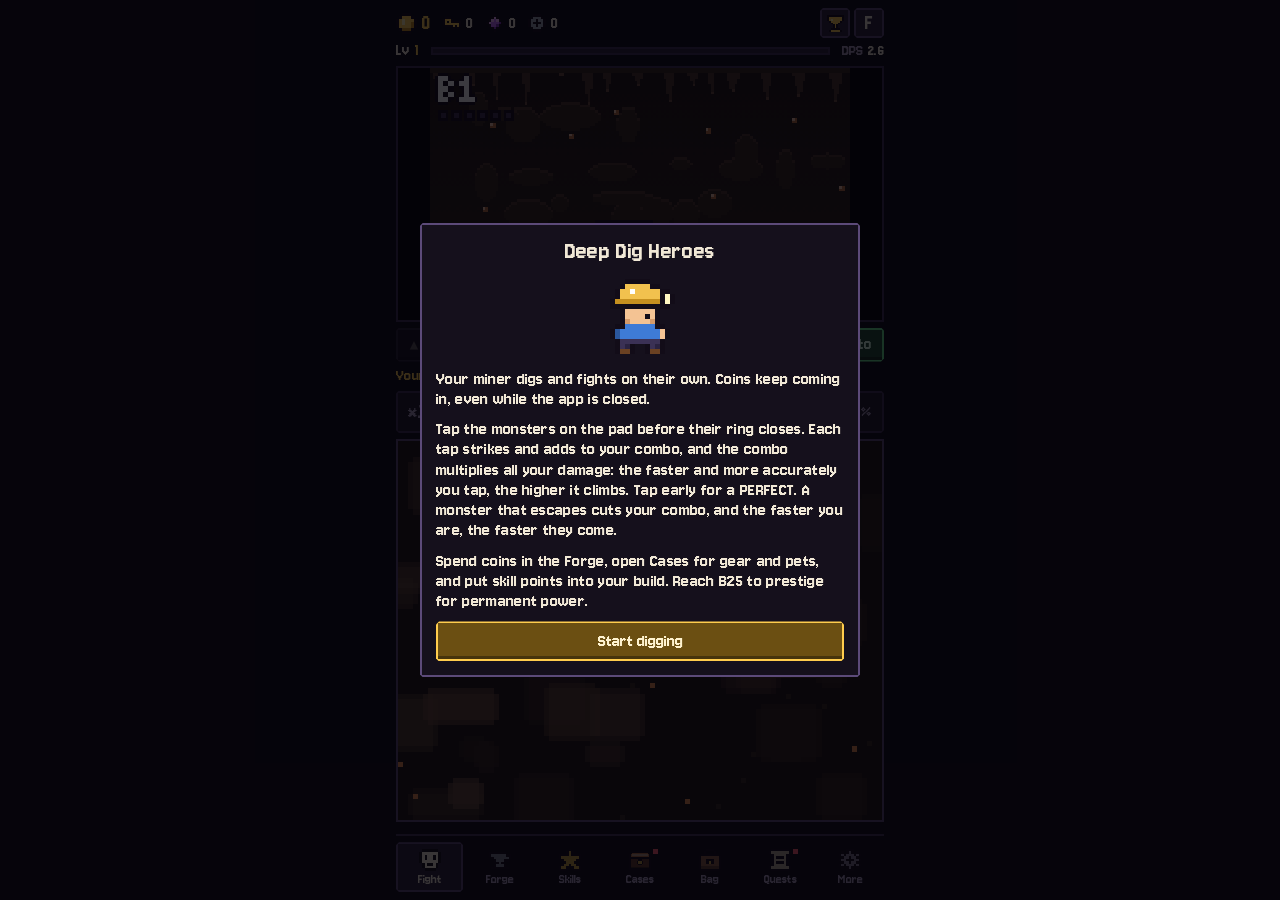
==== index.html @ c80e69a2 "v1.11.6: keep the mine HUD visible in the cropped view On cropped tabs the overlay (floor, kill pips" ====
<!doctype html>
<html lang="en">
<head>
<meta charset="utf-8">
<meta name="viewport" content="width=device-width,initial-scale=1,viewport-fit=cover,user-scalable=no">
<meta name="theme-color" content="#0d0a12">
<meta name="apple-mobile-web-app-capable" content="yes">
<meta name="mobile-web-app-capable" content="yes">
<meta name="apple-mobile-web-app-status-bar-style" content="black-translucent">
<meta name="apple-mobile-web-app-title" content="Deep Dig">
<meta name="description" content="Pixel-art mining idle game where tapping monsters powers your strikes. Works offline.">
<link rel="manifest" href="manifest.json">
<link rel="icon" type="image/png" sizes="192x192" href="icons/icon-192.png">
<link rel="apple-touch-icon" href="icons/apple-touch-icon.png">
<title>Deep Dig Heroes</title>
<link rel="stylesheet" href="style.css?v=1.11.6">
<script>
  // Safety net: if an update ever arrives half-loaded and the game can't start, offer a one-tap
  // repair instead of a black screen. It clears the offline copy only; the save is untouched.
  setTimeout(function () {
    if (window.DDH_BOOTED) return;
    var d = document.createElement('div');
    d.setAttribute('style', 'position:fixed;inset:auto 16px 40% 16px;z-index:99;padding:16px;background:#1b1426;border:2px solid #ffcc4d;color:#f2e9d8;font:18px sans-serif;text-align:center');
    d.innerHTML = '<p style="margin:0 0 10px">The game update did not finish loading.</p>' +
      '<button style="font:inherit;padding:10px 16px;background:#ffcc4d;color:#1b1426;border:0">Repair and reload</button>' +
      '<p style="margin:10px 0 0;font-size:14px;opacity:.75">Your progress is safe.</p>';
    d.querySelector('button').onclick = function () {
      var go = function () { location.reload(); };
      var clear = window.caches ? caches.keys().then(function (ks) { return Promise.all(ks.map(function (k) { return caches.delete(k); })); }) : Promise.resolve();
      clear.then(function () {
        return navigator.serviceWorker ? navigator.serviceWorker.getRegistrations().then(function (rs) { return Promise.all(rs.map(function (r) { return r.unregister(); })); }) : 0;
      }).then(go, go);
    };
    document.body.appendChild(d);
  }, 6000);
</script>
</head>
<body>
<div id="app">
  <header id="hud">
    <div class="hud-top">
      <div class="hud-row">
        <div class="res coins"><img class="ic" data-icon="coin" alt="Coins"><b id="hCoins">0</b></div>
        <div class="res"><img class="ic" data-icon="key" alt="Keys"><b id="hKeys">0</b></div>
        <div class="res"><img class="ic" data-icon="core" alt="Cores"><b id="hCores">0</b></div>
        <div class="res"><img class="ic" data-icon="scrap" alt="Scrap"><b id="hScrap">0</b></div>
      </div>
      <span class="hudbtns">
        <button id="lbBtn" class="hudbtn" data-lb="open" aria-label="Leaderboard"><img class="ic" data-icon="trophy" alt=""></button>
        <button id="fbBtn" class="hudbtn" data-fb="open" aria-label="Feedback"><span>F</span><i class="dot"></i></button>
      </span>
    </div>
    <div class="hud-row">
      <span class="lvl">Lv <b id="hLvl">1</b></span>
      <div class="xpbar" title="XP to next level"><i id="hXp"></i></div>
      <span class="dps">DPS <b id="hDps">0</b></span>
    </div>
  </header>

  <div id="stage">
    <canvas id="cv" width="320" height="192" aria-label="Your miner fighting in the mine"></canvas>
  </div>

  <div id="floorbar">
    <button id="fUp" class="fbtn" aria-label="Go up one floor">▲</button>
    <div class="finfo"><b id="fName">B1</b><span id="fBiome">Topsoil</span></div>
    <button id="fDown" class="fbtn" aria-label="Go down one floor">▼</button>
    <button id="fAuto" class="chip on" aria-pressed="true">Auto</button>
    <button id="fFight" class="chip hot" hidden>Fight<span class="xs-hide"> boss</span></button>
    <button id="fBoss" class="chip hot" hidden>Retry<span class="xs-hide"> boss</span></button>
    <button id="fPrestige" class="chip glow" hidden>Prestige</button>
  </div>

  <main id="panel">
    <section id="tab-fight" class="tab">
      <div id="ticker" class="ticker" aria-live="polite"></div>
      <div id="combocard" class="card mathcard">
        <div class="mathmeta">
          <span id="cMult" class="mult zero">×1.00</span>
          <div class="streakbar" title="Combo"><i id="cFill"></i></div>
          <span id="cStreak" class="num">0/20</span>
          <span id="cShield" class="shield" hidden></span>
          <span id="cFresh" class="shield fresh" hidden></span>
          <span id="cRush" class="shield rush" hidden></span>
          <span id="cPace" class="num pace" title="Tap pad pace: it adjusts to you">Pace 0%</span>
        </div>
      </div>
      <div id="tappad" class="tappad" aria-label="Tap the monsters before their ring closes"></div>
      <div id="arena" class="arena"></div>
    </section>
    <section id="tab-forge" class="tab" hidden></section>
    <section id="tab-skills" class="tab" hidden></section>
    <section id="tab-cases" class="tab" hidden></section>
    <section id="tab-bag" class="tab" hidden></section>
    <section id="tab-quests" class="tab" hidden></section>
    <section id="tab-more" class="tab" hidden></section>
  </main>

  <nav id="tabs" aria-label="Game sections">
    <button data-tab="fight" class="on"><img data-icon="skull" alt=""><span>Fight</span><i class="dot"></i></button>
    <button data-tab="forge"><img data-icon="anvil" alt=""><span>Forge</span><i class="dot"></i></button>
    <button data-tab="skills"><img data-icon="star" alt=""><span>Skills</span><i class="dot"></i></button>
    <button data-tab="cases"><img data-icon="chest" alt=""><span>Cases</span><i class="dot"></i></button>
    <button data-tab="bag"><img data-icon="bag" alt=""><span>Bag</span><i class="dot"></i></button>
    <button data-tab="quests"><img data-icon="scroll" alt=""><span>Quests</span><i class="dot"></i></button>
    <button data-tab="more"><img data-icon="cog" alt=""><span>More</span><i class="dot"></i></button>
  </nav>
</div>

<div id="toasts" aria-live="polite"></div>
<div id="modal" hidden><div class="sheet" role="dialog" aria-modal="true"></div></div>

<script src="js/version.js?v=1.11.6"></script>
<script src="js/util.js?v=1.11.6"></script>
<script src="js/data.js?v=1.11.6"></script>
<script src="js/sprites.js?v=1.11.6"></script>
<script src="js/engine.js?v=1.11.6"></script>
<script src="js/backup.js?v=1.11.6"></script>
<script src="js/audio.js?v=1.11.6"></script>
<script src="js/render.js?v=1.11.6"></script>
<script src="js/ui.js?v=1.11.6"></script>
<script src="js/minigames.js?v=1.11.6"></script>
<script src="js/feedback.js?v=1.11.6"></script>
<script src="js/leaderboard.js?v=1.11.6"></script>
<script src="js/telemetry.js?v=1.11.6"></script>
<script src="js/tappad.js?v=1.11.6"></script>
<script src="js/main.js?v=1.11.6"></script>
</body>
</html>
---- style.css ----
/* Jersey 10: SIL Open Font License 1.1, see fonts/OFL.txt */
@font-face {
  font-family: "Jersey 10";
  src: url("fonts/Jersey10-latin.woff2") format("woff2");
  font-display: swap;
  size-adjust: 128%;
}

:root {
  /* Layout: one phone-height column. HUD, pixel stage, floor bar, active panel, tab bar. */
  --ink: #0d0a12;
  --bg: #15101c;
  --panel: #1e1828;
  --raise: #2a2138;
  --line: #3e3152;
  --line-hi: #5c4a79;
  --fg: #f1e8d6;
  --dim: #a99cbb;
  --gold: #ffcc4d;
  --gold-deep: #6b4f12;
  --good: #63e28a;
  --bad: #ff5d6c;
  --info: #62c9ff;
  --r0: #a7adbb;
  --r1: #4aa8ff;
  --r2: #b76dff;
  --r3: #ffb52e;
  --r4: #ff4d6d;
  --r5: #2ff0c4;
  --r6: #fff4a8;
  --r7: #7fd4ff;
  --r8: #ff6bd6;
  --r9: #9b6bff;
  --r10: #ffffff;
  --g7: #7fd4ff, #ffffff, #b8a6ff, #7fd4ff;
  --g8: #ff6bd6, #7f6bff, #3be8ff, #ff6bd6;
  --g9: #ffd27a, #9b6bff, #5a2fa0, #ffd27a;
  --g10: #ff4d4d, #ffb84d, #fff34d, #4dff88, #4dd2ff, #a64dff, #ff4dd2, #ff4d4d;
  --brawler: #ff6b5a;
  --tycoon: #ffcc4d;
  --gambler: #b76dff;
  --font: "Jersey 10", ui-monospace, "SFMono-Regular", Menlo, Consolas, monospace;
  --notch: polygon(3px 0, calc(100% - 3px) 0, 100% 3px, 100% calc(100% - 3px), calc(100% - 3px) 100%, 3px 100%, 0 calc(100% - 3px), 0 3px);
  color-scheme: dark;
  padding-top: env(safe-area-inset-top, 0px);
  padding-bottom: env(safe-area-inset-bottom, 0px);
  box-sizing: border-box;
  height: 100%;
  background: var(--ink);
}

*, *::before, *::after { box-sizing: border-box; }
[hidden] { display: none !important; }

body {
  font-synthesis: none;
  letter-spacing: .02em;
  height: 100%;
  margin: 0;
  background: var(--ink);
  color: var(--fg);
  font: 16px/1.25 var(--font);
  overflow: hidden;
  overscroll-behavior: none;
  -webkit-user-select: none;
  user-select: none;
  -webkit-tap-highlight-color: transparent;
  touch-action: manipulation;
  -webkit-text-size-adjust: 100%;
}

button { font: inherit; color: inherit; }
img.ic { image-rendering: pixelated; image-rendering: crisp-edges; width: 18px; height: auto; flex: none; }
.num { font-variant-numeric: tabular-nums; }

#app {
  height: 100%;
  max-width: 520px;
  margin: 0 auto;
  padding-inline: 16px;
  padding-block: 8px 0;
  display: flex;
  flex-direction: column;
  gap: 6px;
}

/* ---------- HUD ---------- */
#hud { display: flex; flex-direction: column; gap: 4px; flex: none; }
.hud-row { display: flex; flex-wrap: wrap; align-items: center; gap: 2px 12px; min-width: 0; }
.hud-top { display: flex; align-items: center; gap: 8px; min-width: 0; }
/* Narrow phones: tighter counters so they stay on one line next to the two buttons. */
@media (max-width: 400px) {
  .hud-top > .hud-row { gap: 2px 8px; }
  .hud-top .res { gap: 3px; font-size: 14px; }
  .hud-top .res.coins b { font-size: 16px; }
  .hud-top { gap: 6px; }
}
.hud-top > .hud-row { flex: 1 1 auto; }
.res { display: flex; align-items: center; gap: 5px; font-size: 15px; white-space: nowrap; }
.res b { font-weight: 700; font-variant-numeric: tabular-nums; }
.res.coins b { color: var(--gold); font-size: 18px; }
.res.coins img.ic { width: 21px; }
.hud-row .spacer { flex: 1; }
.lvl { font-size: 14px; color: var(--fg); white-space: nowrap; }
.lvl b { color: var(--gold); }
.xpbar { flex: 1; height: 8px; background: var(--raise); border: 2px solid var(--line); position: relative; min-width: 40px; }
.xpbar i { position: absolute; inset: 0 auto 0 0; width: 0; background: linear-gradient(#ffe48a, var(--gold)); }
.dps { font-size: 13px; color: var(--dim); white-space: nowrap; }
.dps b { color: var(--fg); font-variant-numeric: tabular-nums; }
.sp-pill { font-size: 12px; background: var(--brawler); color: #1a0d0b; padding: 1px 5px; font-weight: 700; }

/* ---------- Stage ---------- */
#stage {
  flex: none;
  display: flex;
  justify-content: center;
  background: #000;
  border: 2px solid var(--line);
  position: relative;
}
#cv {
  display: block;
  height: min(calc((100vw - 36px) * 0.6), 28svh, 300px);
  max-height: 300px;
  aspect-ratio: 160 / 96;
  max-width: 100%;
  image-rendering: pixelated;
  touch-action: manipulation;
}
@supports not (height: 1svh) {
  #cv { height: min(calc((100vw - 36px) * 0.6), 28vh, 300px); }
}

/* ---------- Floor bar ---------- */
#floorbar { display: flex; flex-wrap: wrap; align-items: center; gap: 6px; flex: none; min-width: 0; }
.fbtn {
  width: 36px; height: 34px; padding: 0;
  background: var(--raise); border: 2px solid var(--line-hi);
  box-shadow: inset 0 -3px 0 rgba(0,0,0,.35);
  clip-path: var(--notch);
  font-size: 14px; line-height: 1;
}
.fbtn:disabled { opacity: .35; }
/* The label keeps a readable minimum; narrow phones get compact buttons, and as a last resort a chip wraps. */
.finfo { display: flex; flex-direction: column; min-width: 64px; flex: 1; line-height: 1.05; }
#fPrestige { margin-left: auto; }
@media (max-width: 359px) {
  .fbtn { width: 30px; }
  .chip { padding: 0 7px; font-size: 13px; }
  .xs-hide { display: none; }
}
.finfo b { font-size: 17px; white-space: nowrap; overflow: hidden; text-overflow: ellipsis; }
.finfo span { font-size: 12px; color: var(--dim); white-space: nowrap; overflow: hidden; text-overflow: ellipsis; }
.chip {
  height: 34px; padding: 0 10px;
  background: var(--raise); border: 2px solid var(--line-hi);
  box-shadow: inset 0 -3px 0 rgba(0,0,0,.35);
  clip-path: var(--notch);
  font-size: 14px; white-space: nowrap;
}
.chip.on { background: #1f4a2e; border-color: var(--good); color: #d9ffe5; }
.chip.hot { background: #4a1720; border-color: var(--bad); color: #ffe0e3; animation: pulse 1.2s steps(2) infinite; }
.chip.glow { background: #3b1d5c; border-color: var(--gambler); color: #f3e3ff; animation: pulse 1.2s steps(2) infinite; }
@keyframes pulse { 50% { filter: brightness(1.35); } }

/* ---------- Panel ---------- */
#panel { flex: 1; min-height: 0; overflow-y: auto; overflow-x: hidden; -webkit-overflow-scrolling: touch; padding-bottom: 6px; }
.tab { display: flex; flex-direction: column; gap: 8px; min-height: 100%; }
.card {
  background: var(--panel);
  border: 2px solid var(--line);
  clip-path: var(--notch);
  padding: 10px;
}
.card h3, .h3 { margin: 0 0 6px; font-size: 15px; font-weight: 700; letter-spacing: .04em; text-transform: uppercase; color: var(--dim); }
.muted { color: var(--dim); }
.small { font-size: 13px; }
.row { display: flex; align-items: center; gap: 8px; min-width: 0; }
.row > .grow { flex: 1; min-width: 0; }
.seg { display: grid; grid-auto-flow: column; grid-auto-columns: 1fr; gap: 4px; }
.seg button {
  min-height: 36px; padding: 4px 6px;
  background: var(--raise); border: 2px solid var(--line);
  clip-path: var(--notch); font-size: 14px;
}
.seg button.on { background: #3a2d52; border-color: var(--line-hi); color: #fff; }

.btn {
  min-height: 40px; padding: 6px 12px;
  background: var(--raise); border: 2px solid var(--line-hi);
  box-shadow: inset 0 -3px 0 rgba(0,0,0,.35);
  clip-path: var(--notch);
  cursor: pointer; font-size: 15px; white-space: nowrap;
  display: inline-flex; align-items: center; justify-content: center; gap: 6px;
}
.btn:active:not(:disabled) { transform: translateY(1px); box-shadow: inset 0 -1px 0 rgba(0,0,0,.35); }
.btn:disabled { opacity: .42; cursor: default; }
.btn.gold { background: var(--gold-deep); border-color: var(--gold); color: #fff3cf; }
.btn.good { background: #1f4a2e; border-color: var(--good); color: #e2ffe9; }
.btn.bad { background: #4a1720; border-color: var(--bad); color: #ffe0e3; }
.btn.purple { background: #3b1d5c; border-color: var(--gambler); color: #f3e3ff; }
.btn.small { min-height: 36px; padding: 3px 8px; font-size: 13px; }
.btn.wide { width: 100%; }
button:focus-visible { outline: 2px solid var(--info); outline-offset: 1px; }

.bar { height: 8px; background: var(--raise); border: 2px solid var(--line); position: relative; }
.bar i { position: absolute; inset: 0 auto 0 0; background: var(--good); }

/* ---------- Fight ---------- */
#tab-fight { gap: 6px; }
.ticker { font-size: 13px; color: var(--dim); min-height: 17px; white-space: nowrap; overflow: hidden; text-overflow: ellipsis; }
.ticker.good { color: var(--good); }
.ticker.bad { color: var(--bad); }
.ticker.gold { color: var(--gold); }
.mathcard { padding: 8px 10px; display: flex; flex-direction: column; gap: 6px; transition: background .15s; }
@keyframes shakeX { 25% { transform: translateX(-4px); } 75% { transform: translateX(4px); } }
@keyframes blink { 50% { opacity: 0; } }
.mathmeta { display: flex; align-items: center; gap: 8px; font-size: 13px; color: var(--dim); }
.mult { font-size: 18px; font-weight: 700; color: var(--gold); min-width: 3.6em; font-variant-numeric: tabular-nums; }
.mult.zero { color: var(--dim); }
.streakbar { flex: 1; height: 8px; background: var(--raise); border: 2px solid var(--line); position: relative; min-width: 30px; }
.streakbar i { position: absolute; inset: 0 auto 0 0; background: linear-gradient(90deg, var(--gold), var(--bad)); }
.streakbar i.fading { animation: blink .6s steps(2) infinite; }
.timer { height: 4px; background: var(--raise); position: relative; }
.timer i { position: absolute; inset: 0 auto 0 0; background: var(--good); }
.timer i.slow { background: var(--info); }
.timer i.late { background: var(--line-hi); }
.skip { min-height: 28px; padding: 2px 8px; font-size: 13px; background: transparent; border: 2px solid var(--line); clip-path: var(--notch); color: var(--dim); }

/* ---------- Lists ---------- */
.list { display: flex; flex-direction: column; gap: 6px; }
.item {
  display: grid; grid-template-columns: 40px 1fr auto; gap: 10px; align-items: center;
  background: var(--panel); border: 2px solid var(--line); clip-path: var(--notch);
  padding: 8px; min-width: 0;
}
.item .ico { width: 40px; height: 40px; display: grid; place-items: center; background: var(--ink); border: 2px solid var(--line); }
.item .ico img { width: 28px; image-rendering: pixelated; }
.item .txt { min-width: 0; }
.item .name { font-weight: 700; font-size: 15px; }
.item .name small { font-weight: 400; color: var(--dim); font-size: 13px; }
.item .desc { font-size: 13px; color: var(--dim); }
.item.locked { opacity: .5; }
.item .buy { min-width: 92px; flex-direction: column; gap: 0; line-height: 1.1; padding: 4px 8px; }
.item .buy small { font-size: 11px; opacity: .85; }
.cost { display: inline-flex; align-items: center; gap: 4px; font-variant-numeric: tabular-nums; }
.cost img { width: 14px; image-rendering: pixelated; }

/* ---------- Skills ---------- */
.branchhead { display: flex; flex-direction: column; gap: 2px; }
.tiers { display: flex; flex-direction: column; gap: 8px; }
.tierlabel { font-size: 12px; color: var(--dim); text-transform: uppercase; letter-spacing: .05em; }
.nodes { display: grid; grid-template-columns: 1fr 1fr; gap: 6px; }
.nodes.one { grid-template-columns: 1fr; }
.node {
  text-align: left; padding: 8px; min-height: 64px;
  background: var(--panel); border: 2px solid var(--line); clip-path: var(--notch);
  display: flex; flex-direction: column; gap: 4px; justify-content: space-between;
}
.node .nn { font-weight: 700; font-size: 14px; }
.node .pips { display: flex; gap: 3px; }
.node .pips i { width: 8px; height: 8px; background: var(--raise); border: 1px solid var(--line-hi); }
.node .pips i.on { background: var(--branch, var(--gold)); border-color: var(--branch, var(--gold)); }
.node.can { border-color: var(--branch, var(--gold)); }
.node.locked { opacity: .45; }
.node.maxed { background: #241d31; }
.node .nd { font-size: 12px; line-height: 1.2; color: var(--dim); }
.node.sel { box-shadow: inset 0 0 0 2px var(--fg); }
.nodeinfo { min-height: 54px; font-size: 14px; }

/* ---------- Cases ---------- */
.casecard { display: grid; grid-template-columns: 56px 1fr; gap: 10px; align-items: center; }
.casecard .chest { width: 56px; height: 48px; display: grid; place-items: center; background: var(--ink); border: 2px solid var(--line); }
.casecard .chest img { width: 42px; image-rendering: pixelated; }
.casebtns { display: flex; flex-wrap: wrap; gap: 6px; margin-top: 6px; }
.casebtns .btn { flex: 1 1 auto; min-width: 0; }
.odds { display: flex; flex-wrap: wrap; gap: 4px 10px; font-size: 13px; }
.odds span { white-space: nowrap; }
.pity { display: grid; grid-template-columns: 1fr 1fr; gap: 8px; font-size: 13px; }

/* ---------- Reel ---------- */
.reelwrap { position: relative; overflow: hidden; height: 112px; background: var(--ink); border: 2px solid var(--line-hi); }
.reel { position: absolute; left: 0; top: 10px; display: flex; gap: 4px; will-change: transform; }
.tile {
  width: 76px; height: 88px; flex: none;
  display: flex; flex-direction: column; align-items: center; justify-content: center; gap: 4px;
  background: var(--panel);
  background: linear-gradient(180deg, color-mix(in srgb, var(--rc) 22%, var(--panel)), var(--panel) 70%);
  border: 2px solid var(--line);
  border: 2px solid color-mix(in srgb, var(--rc) 55%, var(--line));
  border-bottom: 5px solid var(--rc);
  position: relative;
}
.tile img { width: 44px; image-rendering: pixelated; }
.tile small { font-size: 11px; color: var(--dim); }
.tile.win { animation: winpop .5s steps(4) 1 forwards; box-shadow: 0 0 0 3px var(--rc), 0 0 24px var(--rc); z-index: 2; }
@keyframes winpop { 50% { transform: scale(1.12); } 100% { transform: scale(1.06); } }
.marker { position: absolute; top: 0; bottom: 0; left: 50%; width: 2px; margin-left: -1px; background: var(--gold); z-index: 3; box-shadow: 0 0 6px var(--gold); }
.marker::before, .marker::after { content: ""; position: absolute; left: -5px; border: 6px solid transparent; }
.marker::before { top: 0; border-top-color: var(--gold); }
.marker::after { bottom: 0; border-bottom-color: var(--gold); }
.result { display: flex; flex-direction: column; gap: 8px; align-items: stretch; }
.result .rname { font-size: 20px; font-weight: 700; text-align: center; }
.result .rsub { text-align: center; font-size: 13px; color: var(--dim); }
.statline { display: flex; justify-content: space-between; gap: 10px; font-size: 14px; }
.grid10 { display: grid; grid-template-columns: repeat(5, 1fr); gap: 6px; }
.grid10 .tile { width: auto; height: 76px; }
.grid10 .tile img { width: 34px; }
.grid10 .tile.hide { visibility: hidden; }

/* ---------- Bag ---------- */
.eqrow { display: grid; grid-template-columns: repeat(3, 1fr); gap: 6px; }
.eqslot {
  display: flex; flex-direction: column; align-items: center; gap: 3px; padding: 8px 4px; min-height: 96px;
  background: var(--panel); border: 2px solid var(--line); clip-path: var(--notch);
  border-bottom: 4px solid var(--rc, var(--line));
  text-align: center; font-size: 12px;
}
.eqslot img { width: 36px; image-rendering: pixelated; }
.eqslot .sn { font-size: 12px; color: var(--dim); }
.eqslot .sv { font-size: 13px; color: var(--fg); }
.baggrid { display: grid; grid-template-columns: repeat(auto-fill, minmax(58px, 1fr)); gap: 6px; }
.bagtile {
  position: relative; aspect-ratio: 1; max-width: 100%; padding: 0;
  display: grid; place-items: center;
  background: var(--panel);
  background: linear-gradient(180deg, color-mix(in srgb, var(--rc) 18%, var(--panel)), var(--panel));
  border: 2px solid var(--rc);
  border: 2px solid color-mix(in srgb, var(--rc) 60%, var(--line));
  border-bottom: 4px solid var(--rc);
}
.bagtile img { width: 30px; image-rendering: pixelated; }
.bagtile .lv { position: absolute; right: 2px; top: 1px; font-size: 11px; color: var(--fg); }
.bagtile .tr { position: absolute; left: 3px; top: 1px; font-size: 11px; color: var(--dim); }
.bagtile .new { position: absolute; right: -2px; bottom: 2px; font-size: 10px; background: var(--bad); color: #fff; padding: 0 3px; }
.petgrid { display: flex; flex-direction: column; gap: 6px; }
.petrow { display: grid; grid-template-columns: 44px 1fr; gap: 10px; align-items: start; }
.petrow .pic { width: 44px; height: 44px; display: grid; place-items: center; background: var(--ink); border: 2px solid var(--line); }
.petrow .pic img { width: 32px; image-rendering: pixelated; }
.chips { display: flex; flex-wrap: wrap; gap: 4px; margin-top: 4px; }
.pchip {
  min-height: 34px; padding: 2px 8px; font-size: 13px;
  background: var(--raise); background: color-mix(in srgb, var(--rc) 20%, var(--raise)); border: 2px solid var(--rc); clip-path: var(--notch);
}
.pchip.eq { box-shadow: inset 0 0 0 2px var(--fg); }
.petslots { display: grid; grid-template-columns: repeat(4, 1fr); gap: 6px; }
.petslot {
  aspect-ratio: 1; display: grid; place-items: center; position: relative;
  background: var(--panel); border: 2px dashed var(--line); padding: 0;
}
.petslot.full { border-style: solid; border-color: var(--rc); background: var(--panel); background: color-mix(in srgb, var(--rc) 15%, var(--panel)); }
.petslot img { width: 36px; image-rendering: pixelated; }
.petslot.lockedslot { opacity: .35; }
.petslot small { position: absolute; bottom: 2px; font-size: 10px; color: var(--dim); }
.index { display: grid; grid-template-columns: repeat(11, 1fr); gap: 2px; margin-bottom: 3px; }
.index div { aspect-ratio: 1; display: grid; place-items: center; background: var(--ink); border: 2px solid var(--line); border-bottom: 3px solid var(--rc); }
.index div.got { background: var(--raise); background: color-mix(in srgb, var(--rc) 15%, var(--panel)); }
.index img { width: 70%; image-rendering: pixelated; }

/* ---------- Quests ---------- */
.days { display: grid; grid-template-columns: repeat(7, 1fr); gap: 4px; }
.day { display: flex; flex-direction: column; align-items: center; gap: 2px; padding: 6px 2px; background: var(--ink); border: 2px solid var(--line); font-size: 10px; text-align: center; min-height: 64px; }
.day b { font-size: 12px; }
.day img { width: 18px; image-rendering: pixelated; }
.day.done { opacity: .45; }
.day.today { border-color: var(--gold); background: #2c2210; }
.quest { display: grid; grid-template-columns: 1fr auto; gap: 8px; align-items: center; }
.quest .bar { margin-top: 4px; }
.ach { display: grid; grid-template-columns: 1fr auto; gap: 8px; align-items: center; padding: 8px; background: var(--panel); border: 2px solid var(--line); clip-path: var(--notch); }
.ach.ready { border-color: var(--gold); }
.ach.claimed { opacity: .5; }
.ach .an { font-weight: 700; font-size: 14px; }
.ach .ad { font-size: 12px; color: var(--dim); }

/* ---------- More ---------- */
.stats { display: grid; grid-template-columns: 1fr auto; gap: 4px 10px; font-size: 14px; }
.stats span:nth-child(even) { text-align: right; font-variant-numeric: tabular-nums; }
.setting { display: grid; grid-template-columns: 1fr auto; gap: 8px; align-items: center; padding: 6px 0; border-bottom: 1px solid var(--line); font-size: 14px; }
.setting:last-child { border-bottom: 0; }
.setting .seg { grid-auto-columns: minmax(44px, auto); }
.toggle { min-width: 64px; min-height: 34px; background: var(--raise); border: 2px solid var(--line); clip-path: var(--notch); font-size: 13px; }
.toggle.on { background: #1f4a2e; border-color: var(--good); }
textarea {
  width: 100%; min-height: 84px; resize: vertical;
  background: var(--ink); color: var(--fg); border: 2px solid var(--line);
  font: 12px/1.3 ui-monospace, Menlo, Consolas, monospace; padding: 6px;
  -webkit-user-select: text; user-select: text;
}
input[type="text"] {
  width: 100%; min-height: 38px; background: var(--ink); color: var(--fg); border: 2px solid var(--line);
  font: inherit; padding: 4px 8px; -webkit-user-select: text; user-select: text;
}
.prestige-card { border-color: var(--gambler); background: #1f1530; }
.prestige-card .big { font-size: 26px; font-weight: 700; color: var(--gambler); }

/* ---------- Tabs ---------- */
#tabs {
  flex: none; display: grid; grid-template-columns: repeat(7, 1fr); gap: 3px;
  padding-block: 6px 8px; border-top: 2px solid var(--line); background: var(--ink);
}
#tabs button {
  position: relative; display: flex; flex-direction: column; align-items: center; gap: 2px;
  padding: 5px 0 3px; min-height: 48px; background: transparent; border: 2px solid transparent;
  clip-path: var(--notch); color: var(--dim); font-size: 11px;
}
#tabs button img { width: 22px; height: 22px; object-fit: contain; image-rendering: pixelated; opacity: .75; }
#tabs button.on { background: var(--raise); border-color: var(--line-hi); color: var(--fg); }
#tabs button.on img { opacity: 1; }
#tabs .dot { position: absolute; top: 3px; right: 18%; width: 9px; height: 9px; background: var(--bad); border: 2px solid var(--ink); display: none; }
#tabs .dot.show { display: block; animation: pulse 1s steps(2) infinite; }

/* ---------- Modal and toasts ---------- */
#modal { position: fixed; inset: 0; z-index: 50; display: grid; place-items: center; padding: 16px; background: rgba(5, 3, 9, .78); }
#modal .sheet {
  position: relative;
  width: min(100%, 440px); max-height: calc(100% - 16px); overflow-y: auto;
  background: var(--bg); border: 2px solid var(--line-hi); clip-path: var(--notch);
  padding: 14px; display: flex; flex-direction: column; gap: 10px;
}
#modal h2 { margin: 0; font-size: 20px; text-align: center; text-wrap: balance; }
#modal p { margin: 0; font-size: 15px; line-height: 1.35; }
.mbtns { display: flex; flex-wrap: wrap; gap: 8px; }
.mbtns .btn { flex: 1 1 120px; }
.kv { display: grid; grid-template-columns: 1fr auto; gap: 4px 12px; font-size: 15px; }
.kv span:nth-child(even) { text-align: right; font-variant-numeric: tabular-nums; }
.big-gain { font-size: 28px; font-weight: 700; color: var(--gold); text-align: center; }
#toasts { position: fixed; left: 50%; top: calc(env(safe-area-inset-top, 0px) + 8px); transform: translateX(-50%); z-index: 60; display: flex; flex-direction: column; gap: 6px; width: min(92vw, 420px); pointer-events: none; }
.toast {
  background: var(--bg); border: 2px solid var(--line-hi); clip-path: var(--notch);
  padding: 8px 12px; font-size: 14px; display: flex; gap: 8px; align-items: center;
  animation: toastIn .18s steps(3);
}
.toast img { width: 20px; image-rendering: pixelated; }
.toast.gold { border-color: var(--gold); }
.toast.good { border-color: var(--good); }
.toast.bad { border-color: var(--bad); }
.toast.purple { border-color: var(--gambler); }
@keyframes toastIn { from { transform: translateY(-8px); opacity: 0; } }

.rc0 { --rc: var(--r0); } .rc1 { --rc: var(--r1); } .rc2 { --rc: var(--r2); } .rc3 { --rc: var(--r3); } .rc4 { --rc: var(--r4); }
.rc5 { --rc: var(--r5); } .rc6 { --rc: var(--r6); } .rc7 { --rc: var(--r7); } .rc8 { --rc: var(--r8); } .rc9 { --rc: var(--r9); } .rc10 { --rc: var(--r10); }
.tc0 { color: var(--r0); } .tc1 { color: var(--r1); } .tc2 { color: var(--r2); } .tc3 { color: var(--r3); } .tc4 { color: var(--r4); }
.tc5 { color: var(--r5); } .tc6 { color: var(--r6); } .tc7 { color: var(--r7); } .tc8 { color: var(--r8); } .tc9 { color: var(--r9); } .tc10 { color: var(--r10); }

/* Rarity effects grow with the tier: Mythic+ items glow, Exotic+ pulse, Celestial+ get a moving
   multi-color background and name, Singularity cycles through the whole rainbow. */
:is(.tile, .bagtile, .index div, .pchip, .ptile):is(.rc4, .rc5, .rc6, .rc7, .rc8, .rc9, .rc10) img { filter: drop-shadow(0 0 3px var(--rc)); }
:is(.tile, .bagtile, .index div.got, .pchip, .ptile):is(.rc5, .rc6, .rc7, .rc8, .rc9, .rc10) { box-shadow: 0 0 10px -2px var(--rc), inset 0 0 12px -6px var(--rc); }
:is(.tile, .bagtile, .index div, .ptile):is(.rc5, .rc6, .rc7, .rc8, .rc9, .rc10) img { animation: rarityPulse 1.6s ease-in-out infinite; }
.rc7 { --grad: var(--g7); } .rc8 { --grad: var(--g8); } .rc9 { --grad: var(--g9); } .rc10 { --grad: var(--g10); }
:is(.tile, .bagtile, .index div.got, .ptile):is(.rc7, .rc8, .rc9, .rc10) {
  background: linear-gradient(120deg, var(--grad));
  background-size: 300% 300%;
  animation: rarityShift 4s linear infinite;
  border-color: var(--rc);
}
:is(.tile, .bagtile, .index div.got, .ptile):is(.rc7, .rc8, .rc9, .rc10)::before {
  content: ''; position: absolute; inset: 0; background: rgba(13, 9, 20, .62); pointer-events: none;
}
:is(.tile, .bagtile, .index div.got, .ptile):is(.rc7, .rc8, .rc9, .rc10) > :is(img, small) { position: relative; }
:is(.tile, .bagtile) > :is(.odds-tag, .wear-tag, .lv, .tr, .new) { z-index: 1; }
.rc10:is(.tile, .bagtile, .index div.got, .ptile) img { animation: rarityPulse 1.6s ease-in-out infinite, rainbowSpin 3s linear infinite; }
.tc7, .tc8, .tc9, .tc10 {
  background: linear-gradient(90deg, var(--grad));
  background-size: 300% 100%;
  -webkit-background-clip: text; background-clip: text; color: transparent;
  animation: rarityShift 3s linear infinite;
}
.tc7 { --grad: var(--g7); } .tc8 { --grad: var(--g8); } .tc9 { --grad: var(--g9); } .tc10 { --grad: var(--g10); }
.tc5, .tc6 { text-shadow: 0 0 6px var(--r5); }
.tc6 { text-shadow: 0 0 8px #fff4a8; }
@keyframes rarityPulse { 50% { filter: drop-shadow(0 0 6px var(--rc)) brightness(1.25); } }
@keyframes rarityShift { from { background-position: 0% 50%; } to { background-position: 300% 50%; } }
@keyframes rainbowSpin { to { filter: drop-shadow(0 0 5px #fff) hue-rotate(360deg); } }
.tile.tile.win { box-shadow: 0 0 0 3px var(--rc), 0 0 24px var(--rc); }
.tile.win:is(.rc7, .rc8, .rc9, .rc10) { animation: winpop .5s steps(4) 1 forwards, rarityShift 4s linear infinite; }
.index div { position: relative; }
.odds-tag { font-size: 10px; line-height: 1; padding: 1px 3px; background: rgba(0, 0, 0, .45); color: var(--fg); white-space: nowrap; }
.tile .odds-tag { position: absolute; top: 2px; right: 2px; }
.tile .wear-tag { position: absolute; top: 2px; left: 2px; font-size: 10px; color: var(--dim); }

@media (prefers-reduced-motion: reduce) {
  *, *::before, *::after { animation-duration: .01ms !important; animation-iteration-count: 1 !important; transition: none !important; }
}
/* Keep the fight tab on screen on every common phone height. */
@media (max-height: 700px) {
  #cv { height: min(calc((100vw - 36px) * 0.6), 26svh, 300px); }
}
/* Short screens (iPhone SE, browsers with toolbars). */
@media (max-height: 640px) {
  #app { gap: 4px; }
  #cv { height: min(calc((100vw - 36px) * 0.6), 21svh, 300px); }
  .mathcard { padding: 6px 10px; gap: 4px; }
  #tabs { padding-block: 4px 6px; }
  #tabs button { min-height: 40px; }
}
@media (max-height: 580px) {
  #cv { height: min(calc((100vw - 36px) * 0.6), 18svh, 300px); }
  #tab-fight { gap: 4px; }
}
@supports not (height: 1svh) {
  @media (max-height: 700px) { #cv { height: min(calc((100vw - 36px) * 0.6), 26vh, 300px); } }
  @media (max-height: 640px) { #cv { height: min(calc((100vw - 36px) * 0.6), 21vh, 300px); } }
  @media (max-height: 580px) { #cv { height: min(calc((100vw - 36px) * 0.6), 18vh, 300px); } }
}
/* Phone held sideways in a browser: scene on the left, panel on the right, so the tap pad stays reachable. */
@media (orientation: landscape) and (max-height: 520px) {
  #app {
    display: grid; max-width: none; column-gap: 12px; row-gap: 4px;
    grid-template-columns: minmax(0, 1fr) minmax(0, 1fr);
    grid-template-rows: auto auto minmax(0, 1fr) auto;
    grid-template-areas: "hud panel" "stage panel" "floor panel" "tabs tabs";
  }
  #hud { grid-area: hud; }
  #stage { grid-area: stage; }
  #floorbar { grid-area: floor; align-self: start; }
  #panel { grid-area: panel; }
  #tabs { grid-area: tabs; padding-block: 2px 4px; }
  #tabs button { min-height: 36px; }
  #cv { height: min(calc((50vw - 36px) * 0.6), 36svh, 300px); }
}
@media (orientation: landscape) and (max-height: 360px) {
  #panel { padding-bottom: 0; }
  .tab { min-height: 0; }
  #tabs button { min-height: 32px; padding: 3px 0 2px; }
}

/* ---------- Mini-games ---------- */
.arena { display: none; }
#tab-fight.in-mg .arena { display: flex; flex-direction: column; gap: 6px; flex: 1 1 auto; min-height: 0; }
#tab-fight.in-mg #combocard, #tab-fight.in-mg #tappad, #tab-fight.in-mg #ticker { display: none !important; }
.mg-head { padding: 8px 10px; display: flex; flex-direction: column; gap: 4px; }
.mg-title { font-size: 17px; color: var(--gold); }
.mg-status { color: var(--dim); gap: 10px; }
.mg-heart { display: inline-block; width: 12px; height: 12px; margin-right: 3px; background: var(--raise); border: 2px solid var(--bad); }
.mg-heart.on { background: var(--bad); }
.mg-stage { flex: 1 1 auto; min-height: 170px; display: flex; flex-direction: column; justify-content: center; gap: 8px; touch-action: none; }
.mg-vein {
  flex: 1; min-height: 170px; border: 3px solid var(--line-hi); clip-path: var(--notch);
  font-size: 28px; font-weight: 700; color: var(--fg); touch-action: none;
  background: repeating-linear-gradient(135deg, #2a1f18 0 14px, #33261d 14px 28px);
}
.mg-vein.go { background: radial-gradient(circle, #fff2b0, #ffcc4d 45%, #c98e1a); color: #2a1a05; border-color: #fff2b0; }
.mg-vein.early { background: #4a1720; border-color: var(--bad); }
.mg-grid { display: grid; gap: 8px; width: 100%; max-width: 360px; margin: 0 auto; touch-action: none; }
.mg-grid.g3 { grid-template-columns: repeat(3, 1fr); }
.mg-grid.g5 { grid-template-columns: repeat(5, 1fr); gap: 5px; }
.mg-crystal { aspect-ratio: 1; max-height: var(--cmax, 64px); width: 100%; border: 3px solid var(--line-hi); clip-path: var(--notch); background: #1c2a3d; touch-action: none; transition: background .08s; }
.mg-crystal.c1 { background: #2a1d3d; } .mg-crystal.c2 { background: #1d3a30; }
.mg-crystal.lit { background: #7ff6ff; border-color: #ffffff; box-shadow: 0 0 18px #7ff6ff; }
.mg-ore { aspect-ratio: 1; width: 100%; border: 2px solid #c98e1a; clip-path: var(--notch); background: #6b4f12; color: #fff3cf; font-size: 20px; font-weight: 700; touch-action: none; }
.mg-grid.masked .mg-ore:not(.done) { color: transparent; }
.mg-ore.done { visibility: hidden; }
.mg-ore.bad { background: #4a1720; border-color: var(--bad); color: #fff; }
.mg-empty { aspect-ratio: 1; }
.mg-number { text-align: center; font-size: clamp(34px, 11vw, 52px); font-weight: 700; color: var(--gold); letter-spacing: .08em; min-height: 56px; }
.mg-number.typed { color: var(--fg); background: var(--ink); border: 2px solid var(--line-hi); }
.mg-pad { display: grid; grid-template-columns: repeat(3, 1fr); gap: 6px; }
.mg-pad button { min-height: var(--padh, 40px); font-size: 22px; font-weight: 700; background: var(--raise); border: 2px solid var(--line-hi); clip-path: var(--notch); touch-action: none; }
.mg-pad button.fn { color: var(--dim); }
.mg-result { text-align: center; display: flex; flex-direction: column; gap: 8px; }
.mg-keys { font-size: 20px; color: var(--gold); }
.wear-up { color: var(--good); }
.wear-down { color: var(--bad); }

/* Auto-roll and big pulls */
.autoopts { display: flex; flex-wrap: wrap; gap: 6px; margin: 6px 0; }
.autorecent { display: flex; gap: 4px; margin: 6px 0; overflow: hidden; }
.tile.mini { width: 58px; height: 66px; }
.tile.mini img { width: 28px; }
.tile.mini small { font-size: 9px; }
.tile.mini .odds-tag, .tile.mini .wear-tag { font-size: 8px; }
.foundtile { display: grid; place-items: center; padding: 8px 0; }
.pull-odds { text-align: center; font-size: 20px; margin: 2px 0; }
.rsub.record { color: var(--gold); text-align: center; }
.celebrate {
  position: fixed; inset: 0; z-index: 70; pointer-events: none;
  display: grid; place-content: center; text-align: center;
  background: radial-gradient(circle, color-mix(in srgb, var(--rc) 55%, transparent), transparent 70%);
  animation: celeFade var(--dur, 1.8s) ease-out forwards;
}
.cele-name { font-size: 54px; line-height: 1; letter-spacing: 2px; filter: drop-shadow(0 0 10px var(--rc)); animation: celePop .5s steps(5) 1; }
.cele-sub { color: #fff; font-size: 16px; text-shadow: 0 1px 0 #000; }
@keyframes celeFade { 0% { opacity: 0; } 8% { opacity: 1; } 70% { opacity: 1; } 100% { opacity: 0; } }
@keyframes celePop { 0% { transform: scale(.4); } 60% { transform: scale(1.2); } 100% { transform: scale(1); } }

/* Item lock: top-right of the item popup, and a small padlock on locked bag tiles. */
.lockbtn {
  position: absolute; top: 8px; right: 8px; z-index: 2;
  display: flex; flex-direction: column; align-items: center; gap: 2px;
  min-width: 48px; min-height: 48px; padding: 6px 4px;
  background: var(--raise); border: 2px solid var(--line-hi); color: var(--dim);
}
.lockbtn img { width: 21px; image-rendering: pixelated; }
.lockbtn small { font-size: 11px; }
.lockbtn.on { border-color: var(--gold); color: var(--gold); background: color-mix(in srgb, var(--gold) 15%, var(--raise)); }
.bagtile .lk { position: absolute; left: 2px; bottom: 2px; z-index: 1; line-height: 0; }
.bagtile .lk img { width: 11px; image-rendering: pixelated; }

.bagtools { display: flex; flex-wrap: wrap; gap: 6px; }
.bagtools .btn { flex: 1 1 auto; }

/* Tap pad */
.tappad {
  position: relative; flex: 1 1 auto; min-height: 170px; overflow: hidden; touch-action: none; user-select: none;
  background-color: var(--ink); background-size: 100% 100%; image-rendering: pixelated;
  border: 2px solid var(--line-hi);
}
.tapmon { position: absolute; transform: translate(-50%, -50%); display: grid; place-items: center; pointer-events: none; }
.tapmon::before { content: ''; position: absolute; inset: 0; border-radius: 50%; background: rgba(10, 6, 16, .45); border: 2px solid rgba(255, 255, 255, .55); }
.tapmon img { position: relative; width: 62%; image-rendering: pixelated; animation: tapIn .12s steps(3) 1; }
.tapring { position: absolute; inset: -2px; border-radius: 50%; border: 3px solid var(--gold); box-shadow: 0 0 8px var(--gold); }
.tapring.late { border-color: var(--bad); box-shadow: 0 0 8px var(--bad); }
.tapmon.hit { animation: tapHitFx .26s ease-out forwards; }
.tapmon.hit .tapring { display: none; }
.tapmon.miss { animation: tapMissFx .26s ease-in forwards; }
.tapfloat { position: absolute; transform: translate(-50%, -100%); font-size: 16px; pointer-events: none; animation: tapFloatUp .65s ease-out forwards; text-shadow: 0 1px 0 #000; }
.tapfloat.good { color: #fff; }
.tapfloat.perfect { color: var(--gold); font-size: 18px; }
.tapfloat.miss { color: var(--bad); }
.tapfloat.dust { color: var(--dim); font-size: 22px; }
@keyframes tapIn { from { transform: scale(.3); } }
@keyframes tapHitFx { to { transform: translate(-50%, -50%) scale(1.5); opacity: 0; filter: brightness(2.5); } }
@keyframes tapMissFx { to { transform: translate(-50%, -50%) scale(.6); opacity: 0; filter: grayscale(1) sepia(1) hue-rotate(-50deg) saturate(4); } }
@keyframes tapFloatUp { to { transform: translate(-50%, -190%); opacity: 0; } }
.mathmeta .pace { color: var(--dim); min-width: 72px; text-align: right; }
.mathmeta .shield { font-size: 13px; color: var(--info); white-space: nowrap; }
.mathmeta .shield.on { color: #fff; background: color-mix(in srgb, var(--info) 55%, transparent); padding: 0 4px; }
.tapfloat.safe { color: #fff; font-size: 18px; text-shadow: 0 0 6px var(--info), 0 1px 0 #000; }
#tappad.shielded { box-shadow: inset 0 0 0 3px var(--info), inset 0 0 24px color-mix(in srgb, var(--info) 45%, transparent); }

/* Feedback */
/* Leaderboard and Feedback: two small square buttons that stay on the top row. */
.hudbtns { display: flex; gap: 4px; flex: none; margin-left: auto; }
.hudbtn { position: relative; width: 30px; height: 30px; padding: 0; display: grid; place-items: center; font-size: 17px; line-height: 1; background: var(--raise); border: 2px solid var(--line-hi); color: var(--fg); clip-path: var(--notch); }
.hudbtn img { width: 17px; }
.hudbtn .dot { display: none; position: absolute; top: 2px; right: 2px; width: 6px; height: 6px; background: var(--bad); }
.hudbtn.has-dot .dot { display: block; }
#modal textarea, #modal input[type="text"] { width: 100%; box-sizing: border-box; font: inherit; font-size: 16px; padding: 8px; background: var(--ink); color: var(--fg); border: 2px solid var(--line-hi); resize: vertical; }
.fbitem { display: flex; flex-direction: column; gap: 6px; padding: 8px; background: var(--panel); border: 2px solid var(--line); margin-bottom: 6px; }
.fbtext { white-space: pre-wrap; word-break: break-word; }
.fbreply { font-size: 14px; padding: 6px 8px; background: color-mix(in srgb, var(--info) 14%, var(--panel)); border-left: 3px solid var(--info); white-space: pre-wrap; word-break: break-word; }
.fbreply.mine { background: var(--raise); border-left-color: var(--line-hi); }
.fbreply .who { display: block; font-size: 12px; color: var(--dim); }

/* Leaderboard */
.lbcats { flex-wrap: wrap; }
.lblist { display: flex; flex-direction: column; gap: 3px; max-height: 50vh; overflow-y: auto; }
.lbrow { display: grid; grid-template-columns: 32px 1fr auto; gap: 8px; align-items: center; padding: 6px 8px; background: var(--panel); border: 2px solid var(--line); }
.lbrow.me { border-color: var(--gold); background: color-mix(in srgb, var(--gold) 12%, var(--panel)); }
.lbrank { color: var(--dim); text-align: right; }
.lbname { overflow: hidden; text-overflow: ellipsis; white-space: nowrap; }
.lbval { font-variant-numeric: tabular-nums; }

/* Skill web */
.treebox { position: relative; height: 34vh; min-height: 220px; max-height: 420px; background: radial-gradient(circle at 50% 50%, #1f1626, #0d0a12 70%); border: 2px solid #2c2338; overflow: hidden; touch-action: none; user-select: none; -webkit-user-select: none; }
.treebox svg { display: block; }
.treezoom { position: absolute; right: 6px; top: 6px; display: flex; flex-direction: column; gap: 4px; opacity: .8; }
.treezoom .btn { min-width: 34px; padding: 4px 0; }
.tnum { font: 700 10px sans-serif; fill: #fff; text-anchor: middle; paint-order: stroke; stroke: #000; stroke-width: 3px; pointer-events: none; }
.tlabel { font: 12px 'Jersey 10', sans-serif; text-anchor: middle; paint-order: stroke; stroke: #0d0a12; stroke-width: 4px; pointer-events: none; }
.tlabel.tclass { font-size: 15px; }
.tglow { animation: tglow 1.2s steps(2) infinite; }
@keyframes tglow { 50% { opacity: .25; } }
.nodeinfo .col { display: flex; flex-direction: column; gap: 4px; }
#tab-skills .nodeinfo { min-height: 62px; }

/* Leaderboard screen */
.lbscreen { display: flex; flex-direction: column; gap: 8px; height: calc(100dvh - 64px); max-height: 760px; min-height: 0; }
.lbbox { display: flex; flex-direction: column; gap: 6px; flex: 1; min-height: 0; }
.lbscreen .lbcats { display: flex; flex-wrap: nowrap; gap: 4px; overflow-x: auto; scrollbar-width: none; padding-bottom: 2px; }
.lbscreen .lbcats::-webkit-scrollbar { display: none; }
.lbscreen .lbcats button { flex: 0 0 auto; font: inherit; font-size: 15px; padding: 6px 10px; background: var(--panel); color: var(--fg); border: 2px solid var(--line); }
.lbscreen .lbcats button.on { border-color: var(--gold); color: var(--gold); }
.lbscreen .lblist { flex: 1; max-height: none; min-height: 0; overflow-y: auto; }
.lbrow.top1 .lbrank { color: var(--gold); }
.lbrow.top2 .lbrank { color: #d8d8e8; }
.lbrow.top3 .lbrank { color: #d08a4a; }
.lbval { text-align: right; font-size: 14px; }

/* Skills takes the whole screen between the HUD and the tab bar */
body.fulltab #stage, body.fulltab #floorbar { display: none; }
body.croptab #stage { height: calc(var(--cvh, 180px) * 0.52 + 4px); overflow: hidden; align-items: flex-end; }
#tab-skills.web { height: 100%; min-height: 0; gap: 6px; }
#tab-skills.web .treebox { flex: 1 1 auto; height: auto; min-height: 180px; max-height: none; }
#tab-skills.web .nodeinfo { flex: none; }
#tab-skills.web > .small { flex: none; line-height: 1.25; }
@media (max-height: 700px) {
  #tab-skills.web { gap: 4px; }
  #tab-skills.web .seg button { padding-top: 4px; padding-bottom: 4px; }
  #tab-skills.web .nodeinfo { padding: 6px 8px; min-height: 52px; font-size: 13px; }
  #tab-skills.web > .small:last-child { display: none; }
}
.mathmeta .shield.fresh { color: #0d0a12; background: var(--good); padding: 0 4px; animation: pulse 1.6s steps(2) infinite; }
.mathmeta .shield.rush { color: #2a1a00; background: var(--gold); padding: 0 4px; }
.mathmeta { flex-wrap: nowrap; white-space: nowrap; }
.mathmeta > * { flex-shrink: 0; }
.mathmeta .streakbar { flex: 1 1 0; flex-shrink: 1; min-width: 16px; }
.mathmeta .pace { min-width: 0; }
.mathmeta .shield { font-size: 12px; }
.mathmeta .shield.fresh, .mathmeta .shield.rush, .mathmeta .shield.on { padding: 0 3px; }
@media (max-width: 380px) { .mathmeta { gap: 6px; } }

.mathmeta .pace.over { color: var(--gold); }

/* During a mini-game the boss scene shrinks so the game fits on short phones */
body.in-mg #cv { height: min(calc((100vw - 36px) * 0.6), 20svh, 300px); }
@supports not (height: 1svh) { body.in-mg #cv { height: min(calc((100vw - 36px) * 0.6), 20vh, 300px); } }
@media (max-height: 600px) {
  body.in-mg #cv { height: min(calc((100vw - 36px) * 0.6), 16svh, 300px); }
  body.in-mg .mg-head .muted { display: none; }
  body.in-mg .mg-number { min-height: 40px; font-size: clamp(28px, 9vw, 40px); }
}
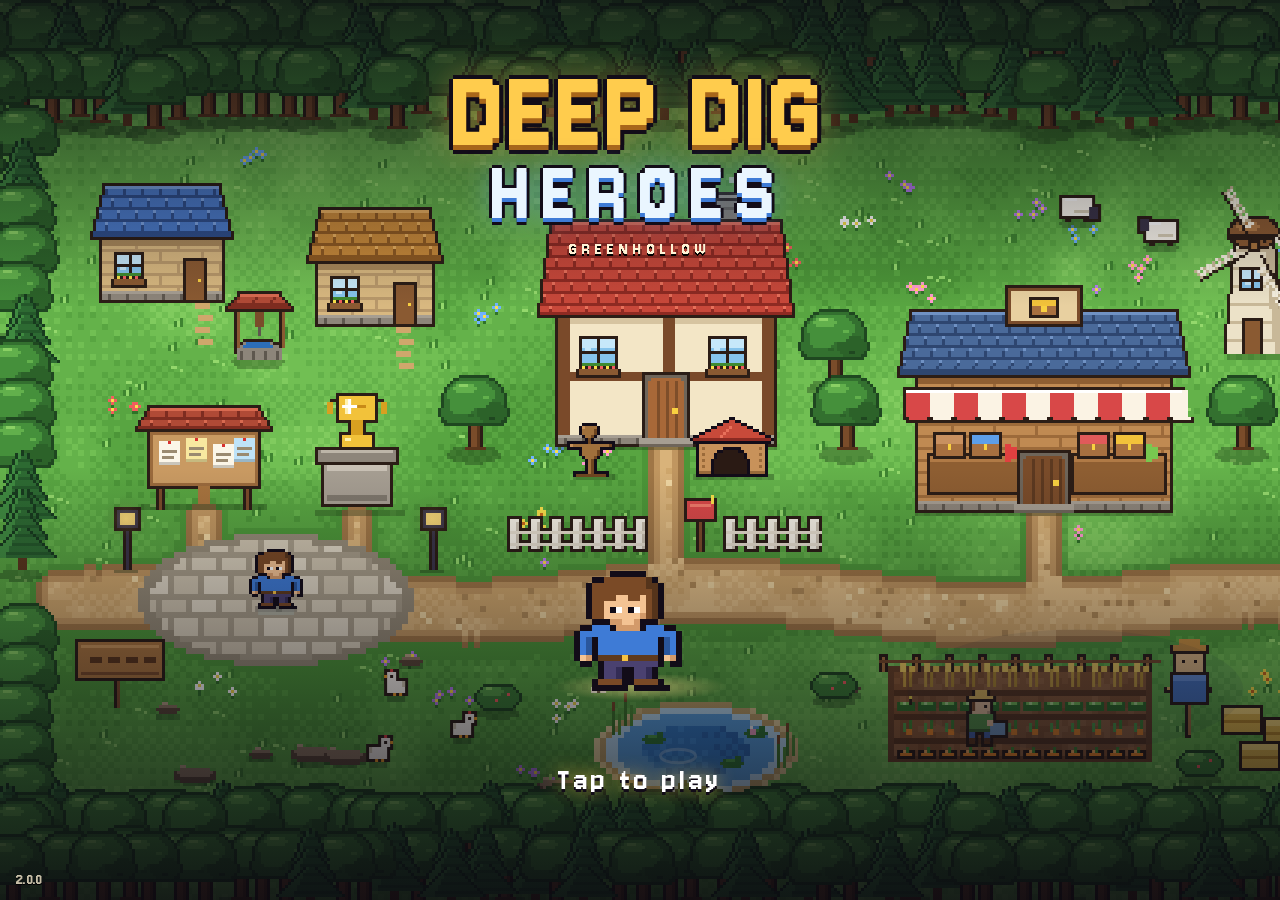
==== commit ec1a98e0: "v2.0.0: Version 2 goes live The live game is now Version 2 (promoted from v2/ with tools/beta.js). L" ====
--- a/index.html
+++ b/index.html
@@ -13,7 +13,7 @@
 <link rel="icon" type="image/png" sizes="192x192" href="icons/icon-192.png">
 <link rel="apple-touch-icon" href="icons/apple-touch-icon.png">
 <title>Deep Dig Heroes</title>
-<link rel="stylesheet" href="style.css?v=1.11.6">
+<link rel="stylesheet" href="style.css?v=2.0.0">
 <script>
   // Safety net: if an update ever arrives half-loaded and the game can't start, offer a one-tap
   // repair instead of a black screen. It clears the offline copy only; the save is untouched.
@@ -46,8 +46,8 @@
         <div class="res"><img class="ic" data-icon="scrap" alt="Scrap"><b id="hScrap">0</b></div>
       </div>
       <span class="hudbtns">
-        <button id="lbBtn" class="hudbtn" data-lb="open" aria-label="Leaderboard"><img class="ic" data-icon="trophy" alt=""></button>
         <button id="fbBtn" class="hudbtn" data-fb="open" aria-label="Feedback"><span>F</span><i class="dot"></i></button>
+        <button id="setBtn" class="hudbtn" data-go="more" aria-label="Settings"><img class="ic" data-icon="cog" alt=""><i class="dot"></i></button>
       </span>
     </div>
     <div class="hud-row">
@@ -56,6 +56,11 @@
       <span class="dps">DPS <b id="hDps">0</b></span>
     </div>
   </header>
+
+  <div id="screenbar" hidden>
+    <button id="homeBtn" class="btn small" aria-label="Back to the world">◂ World</button>
+    <b id="screenTitle"></b>
+  </div>
 
   <div id="stage">
     <canvas id="cv" width="320" height="192" aria-label="Your miner fighting in the mine"></canvas>
@@ -68,11 +73,13 @@
     <button id="fAuto" class="chip on" aria-pressed="true">Auto</button>
     <button id="fFight" class="chip hot" hidden>Fight<span class="xs-hide"> boss</span></button>
     <button id="fBoss" class="chip hot" hidden>Retry<span class="xs-hide"> boss</span></button>
+    <button id="fSail" class="chip sail" hidden>⛵ <span id="fSailTo">Sail on</span></button>
     <button id="fPrestige" class="chip glow" hidden>Prestige</button>
   </div>
 
   <main id="panel">
-    <section id="tab-fight" class="tab">
+    <section id="tab-island" class="tab" hidden></section>
+    <section id="tab-fight" class="tab" hidden>
       <div id="ticker" class="ticker" aria-live="polite"></div>
       <div id="combocard" class="card mathcard">
         <div class="mathmeta">
@@ -96,34 +103,29 @@
     <section id="tab-more" class="tab" hidden></section>
   </main>
 
-  <nav id="tabs" aria-label="Game sections">
-    <button data-tab="fight" class="on"><img data-icon="skull" alt=""><span>Fight</span><i class="dot"></i></button>
-    <button data-tab="forge"><img data-icon="anvil" alt=""><span>Forge</span><i class="dot"></i></button>
-    <button data-tab="skills"><img data-icon="star" alt=""><span>Skills</span><i class="dot"></i></button>
-    <button data-tab="cases"><img data-icon="chest" alt=""><span>Cases</span><i class="dot"></i></button>
-    <button data-tab="bag"><img data-icon="bag" alt=""><span>Bag</span><i class="dot"></i></button>
-    <button data-tab="quests"><img data-icon="scroll" alt=""><span>Quests</span><i class="dot"></i></button>
-    <button data-tab="more"><img data-icon="cog" alt=""><span>More</span><i class="dot"></i></button>
-  </nav>
 </div>
 
 <div id="toasts" aria-live="polite"></div>
 <div id="modal" hidden><div class="sheet" role="dialog" aria-modal="true"></div></div>
 
-<script src="js/version.js?v=1.11.6"></script>
-<script src="js/util.js?v=1.11.6"></script>
-<script src="js/data.js?v=1.11.6"></script>
-<script src="js/sprites.js?v=1.11.6"></script>
-<script src="js/engine.js?v=1.11.6"></script>
-<script src="js/backup.js?v=1.11.6"></script>
-<script src="js/audio.js?v=1.11.6"></script>
-<script src="js/render.js?v=1.11.6"></script>
-<script src="js/ui.js?v=1.11.6"></script>
-<script src="js/minigames.js?v=1.11.6"></script>
-<script src="js/feedback.js?v=1.11.6"></script>
-<script src="js/leaderboard.js?v=1.11.6"></script>
-<script src="js/telemetry.js?v=1.11.6"></script>
-<script src="js/tappad.js?v=1.11.6"></script>
-<script src="js/main.js?v=1.11.6"></script>
+<script src="js/version.js?v=2.0.0"></script>
+<script src="js/util.js?v=2.0.0"></script>
+<script src="js/data.js?v=2.0.0"></script>
+<script src="js/sprites.js?v=2.0.0"></script>
+<script src="js/engine.js?v=2.0.0"></script>
+<script src="js/backup.js?v=2.0.0"></script>
+<script src="js/audio.js?v=2.0.0"></script>
+<script src="js/ambience.js?v=2.0.0"></script>
+<script src="js/render.js?v=2.0.0"></script>
+<script src="js/ui.js?v=2.0.0"></script>
+<script src="js/island.js?v=2.0.0"></script>
+<script src="js/rooms.js?v=2.0.0"></script>
+<script src="js/title.js?v=2.0.0"></script>
+<script src="js/minigames.js?v=2.0.0"></script>
+<script src="js/feedback.js?v=2.0.0"></script>
+<script src="js/leaderboard.js?v=2.0.0"></script>
+<script src="js/telemetry.js?v=2.0.0"></script>
+<script src="js/tappad.js?v=2.0.0"></script>
+<script src="js/main.js?v=2.0.0"></script>
 </body>
 </html>
--- a/style.css
+++ b/style.css
@@ -160,6 +160,7 @@
 }
 .chip.on { background: #1f4a2e; border-color: var(--good); color: #d9ffe5; }
 .chip.hot { background: #4a1720; border-color: var(--bad); color: #ffe0e3; animation: pulse 1.2s steps(2) infinite; }
+.chip.sail { background: #173a5c; border-color: #6ab8ff; color: #e3f2ff; animation: pulse 1.2s steps(2) infinite; }
 .chip.glow { background: #3b1d5c; border-color: var(--gambler); color: #f3e3ff; animation: pulse 1.2s steps(2) infinite; }
 @keyframes pulse { 50% { filter: brightness(1.35); } }
 
@@ -274,6 +275,8 @@
 .casecard .chest img { width: 42px; image-rendering: pixelated; }
 .casebtns { display: flex; flex-wrap: wrap; gap: 6px; margin-top: 6px; }
 .casebtns .btn { flex: 1 1 auto; min-width: 0; }
+#tab-cases .casebtns { display: grid; grid-template-columns: 1fr 1fr; }
+#tab-cases .casebtns .btn.wide, #tab-cases .casebtns .btn:only-child { grid-column: 1 / -1; }
 .odds { display: flex; flex-wrap: wrap; gap: 4px 10px; font-size: 13px; }
 .odds span { white-space: nowrap; }
 .pity { display: grid; grid-template-columns: 1fr 1fr; gap: 8px; font-size: 13px; }
@@ -599,6 +602,11 @@
 
 .bagtools { display: flex; flex-wrap: wrap; gap: 6px; }
 .bagtools .btn { flex: 1 1 auto; }
+.bagsearch { display: flex; gap: 6px; margin: 6px 0; }
+.bagsearch input { flex: 1; min-width: 0; min-height: 38px; font: inherit; font-size: 16px; padding: 4px 8px; background: var(--ink); color: var(--fg); border: 2px solid var(--line); -webkit-user-select: text; user-select: text; }
+.bagsearch input:focus { outline: none; border-color: var(--gold); }
+.bagsearch .btn { flex: none; width: 42px; }
+.sortlist { display: grid; grid-template-columns: 1fr 1fr; gap: 6px; margin-top: 8px; }
 
 /* Tap pad */
 .tappad {
@@ -711,3 +719,203 @@
   body.in-mg .mg-head .muted { display: none; }
   body.in-mg .mg-number { min-height: 40px; font-size: clamp(28px, 9vw, 40px); }
 }
+
+/* ---------- Version 2: island home and the back bar ---------- */
+#screenbar { display: flex; align-items: center; gap: 10px; flex: none; }
+#screenbar[hidden] { display: none; }
+#screenbar b { font-size: 18px; color: var(--gold); }
+#panel { padding-bottom: max(8px, env(safe-area-inset-bottom)); }
+body.on-island #panel { overflow: hidden; }
+#tab-island { height: 100%; min-height: 0; }
+.isle-wrap { flex: 1; min-height: 0; height: 100%; display: flex; align-items: center; justify-content: center; }
+.isle { position: relative; }
+.isle canvas { display: block; width: 100%; height: 100%; image-rendering: pixelated; border: 2px solid var(--line); }
+/* The island: transparent tap boxes over each building, and a wooden name plaque beside its door. */
+.bld { position: absolute; padding: 0; background: transparent; border: 0; cursor: pointer; -webkit-tap-highlight-color: transparent; }
+.isle .sign {
+  position: absolute; transform: translate(-50%, -50%); display: flex; align-items: center; gap: 4px;
+  padding: 1px 7px 2px; white-space: nowrap; cursor: pointer; -webkit-tap-highlight-color: transparent;
+  background: linear-gradient(#9a6434, #6b4120); border: 2px solid #2a1a12; border-radius: 5px;
+  box-shadow: inset 0 2px 0 rgba(255, 220, 160, .35), 0 2px 0 #1a1220, 0 3px 6px rgba(0, 0, 0, .45);
+  color: #fff3d6; font-size: 12px; line-height: 1.1; text-shadow: 0 1px 0 #2a1a12;
+}
+.isle .sign small { color: var(--gold); font-size: 12px; }
+.isle .sign small:empty { display: none; }
+.isle .sign:active { filter: brightness(1.15); }
+.isle .dot { position: absolute; top: -6px; right: -6px; width: 11px; height: 11px; border-radius: 50%; background: var(--bad); border: 2px solid var(--ink); display: none; }
+.isle .dot.show { display: block; animation: pulse 1s steps(2) infinite; }
+
+/* ---------- Version 2 world (rough draft): swipe to look around ---------- */
+.world { position: relative; width: 100%; height: 100%; overflow: hidden; touch-action: none; border: 2px solid var(--line); background: #3a8fd8; user-select: none; -webkit-user-select: none; }
+.world canvas { position: absolute; inset: 0; width: 100%; height: 100%; display: block; image-rendering: pixelated; }
+#worldLayer { position: absolute; left: 0; top: 0; transform-origin: 0 0; }
+/* The layer is scaled with the camera, so sizes here are in world pixels (about 1.8x on a phone). */
+#worldLayer .sign { font-size: 7px; padding: 0 3.5px 1px; border-width: 1px; border-radius: 3px; gap: 2px; box-shadow: inset 0 1px 0 rgba(255, 220, 160, .35), 0 1px 0 #1a1220; }
+#worldLayer .sign small { font-size: 7px; }
+#worldLayer .dot { top: -3px; right: -3px; width: 6px; height: 6px; border-width: 1px; }
+#worldLayer .signpost {
+  position: absolute; transform: translateX(-50%); white-space: nowrap; pointer-events: none;
+  font-size: 6px; line-height: 1.25; text-align: center; color: #fff3d6; padding: 1.5px 4px;
+  background: #6b4120; border: 1px solid #2a1a12; border-radius: 2px; text-shadow: 0 1px 0 #2a1a12;
+}
+.toSpawn { position: absolute; right: 8px; top: 8px; z-index: 2; padding: 6px 10px; font-size: 14px; color: #fff3d6; background: #6b4120; border: 2px solid #2a1a12; border-radius: 6px; box-shadow: 0 2px 0 #1a1220; }
+/* Side-scrolling world: arrows at the edges while there's more to see that way. */
+.world .walk { position: absolute; bottom: 14px; z-index: 3; width: 64px; height: 64px; border-radius: 18px; border: 2px solid rgba(255,243,214,.55); background: rgba(20,14,30,.42); color: #fff3d6; font-size: 26px; line-height: 1; touch-action: none; user-select: none; -webkit-user-select: none; -webkit-touch-callout: none; box-shadow: 0 2px 0 rgba(0,0,0,.35); }
+.world .walk.l { left: 12px; } .world .walk.r { right: 12px; }
+.world .walk.on { background: rgba(20,14,30,.72); transform: translateY(1px); box-shadow: none; }
+@keyframes nudge { 50% { margin-left: 3px; } }
+
+/* Version 2 building interiors: a pixel-art room behind each screen, open at the top of the page. */
+#roomCv { position: fixed; left: 0; z-index: 0; image-rendering: pixelated; pointer-events: none; }
+#roomCv[hidden] { display: none; }
+#app { position: relative; z-index: 1; }
+body.roomtab #panel::before { content: ''; display: block; height: var(--roomgap, 180px); }
+body.roomtab .card { background: rgba(30, 24, 40, .86); }
+body.roomtab #screenbar b { text-shadow: 0 2px 0 #000, 0 0 6px rgba(0,0,0,.8); }
+
+/* Version 2 wardrobe */
+.lookcard { display: grid; grid-template-columns: 104px 1fr; gap: 10px; align-items: center; }
+.lookprev { position: relative; width: 104px; height: 104px; display: grid; place-items: center; background: radial-gradient(circle at 50% 60%, #3a2d52, #1a1424 70%); border: 2px solid var(--line); }
+.lookprev img { position: absolute; width: 96px; image-rendering: pixelated; }
+.lookprev img.f2 { animation: lookStep 1s steps(1) infinite; }
+@keyframes lookStep { 0% { opacity: 0; } 50% { opacity: 1; } }
+.hatgrid { display: grid; grid-template-columns: repeat(4, 1fr); gap: 6px; }
+.hatbtn { display: flex; flex-direction: column; align-items: center; gap: 2px; padding: 4px 2px; background: var(--raise); border: 2px solid var(--line); color: var(--fg); font: inherit; font-size: 12px; line-height: 1.1; text-align: center; min-height: 72px; }
+.hatbtn img { width: 48px; image-rendering: pixelated; }
+.hatbtn.on { border-color: var(--gold); background: color-mix(in srgb, var(--gold) 14%, var(--raise)); }
+.hatbtn.locked { color: var(--dim); }
+.lookrow { display: grid; grid-template-columns: 44px 1fr; gap: 6px; align-items: center; margin-top: 6px; }
+.swrow { display: flex; flex-wrap: wrap; gap: 5px; }
+.sw { width: 28px; height: 28px; padding: 0; background: var(--c); border: 2px solid rgba(0,0,0,.5); box-shadow: inset 0 -3px 0 rgba(0,0,0,.25); }
+.sw.on { outline: 2px solid var(--gold); outline-offset: 1px; }
+
+/* Version 2 classes */
+.classslot { display: flex; flex-direction: column; gap: 6px; border-left: 4px solid var(--cc, var(--line)); }
+.classslot.active { border-color: var(--cc); box-shadow: inset 0 0 0 1px var(--cc); }
+.classslot.empty { border-left-color: var(--line); }
+.classhead { display: flex; gap: 10px; align-items: center; }
+.classhero { width: 72px; height: 72px; image-rendering: pixelated; background: radial-gradient(circle at 50% 60%, #3a2d52, #1a1424 70%); border: 2px solid var(--line); flex: none; }
+.classhero.none { display: grid; place-items: center; font-size: 28px; color: var(--dim); }
+.classtag { font-size: 12px; padding: 0 5px; background: var(--cc); color: #120c18; vertical-align: 2px; }
+.classkit { display: flex; gap: 4px; flex-wrap: wrap; }
+.classkit img { width: 32px; height: 32px; image-rendering: pixelated; background: var(--ink); border: 1px solid var(--line); }
+.classbtns { display: grid; grid-template-columns: repeat(4, 1fr); gap: 4px; }
+.classbtns .btn { padding-inline: 2px; }
+
+/* Version 2 drill */
+.drillcard { display: flex; gap: 10px; align-items: center; }
+.drillimg { width: 84px; height: 64px; flex: none; display: grid; place-items: center; background: radial-gradient(circle at 50% 55%, #3a2d52, #1a1424 70%); border: 2px solid var(--line); }
+.drillimg img { width: 76px; image-rendering: pixelated; }
+.drillbar { height: 8px; margin: 4px 0 2px; background: var(--raise); border: 2px solid var(--line); position: relative; }
+.drillbar i { position: absolute; inset: 0 auto 0 0; background: linear-gradient(#9af6ff, var(--info)); }
+
+/* Version 2 islands */
+.islebanner { position: absolute; left: 8px; top: 8px; z-index: 3; display: flex; flex-direction: column; padding: 3px 8px; background: rgba(13,10,18,.62); border: 2px solid rgba(255,255,255,.18); pointer-events: none; line-height: 1.1; }
+.islebanner b { font-size: 15px; color: #fff; }
+.islebanner small { font-size: 12px; color: var(--dim); }
+.islebanner.big { animation: isleIn 3s ease-out; }
+@keyframes isleIn { 0% { transform: scale(1.8); transform-origin: 0 0; background: rgba(13,10,18,.9); } 12% { transform: scale(1.8); } 100% { transform: scale(1); } }
+.islelist { display: flex; flex-direction: column; gap: 6px; }
+.isleopt { display: flex; align-items: center; gap: 10px; padding: 8px; text-align: left; font: inherit; color: var(--fg); background: var(--panel); border: 2px solid var(--line); }
+.isleopt.on { border-color: var(--gold); }
+.isleopt.locked { opacity: .5; }
+.isleopt small { display: block; font-size: 13px; color: var(--dim); }
+.isleswatch { width: 36px; height: 36px; flex: none; border: 2px solid rgba(0,0,0,.5); }
+.isletag { font-size: 12px; padding: 0 6px; background: var(--gold); color: #120c18; }
+
+.v2row { display: grid; grid-template-columns: 52px 1fr; gap: 10px; align-items: center; padding: 6px 0; border-bottom: 1px solid var(--line); }
+.v2row:last-of-type { border-bottom: 0; }
+.v2row > img, .v2row > .isleswatch { justify-self: center; }
+
+.wearseg button { font-size: 13px; min-height: 32px; padding-inline: 4px; }
+
+/* Version 2 title screen */
+#title { position: fixed; inset: 0; z-index: 80; overflow: hidden; background: #120c18; display: flex; flex-direction: column; align-items: center; touch-action: manipulation; cursor: pointer; user-select: none; }
+#title canvas { position: absolute; inset: 0; width: 100%; height: 100%; image-rendering: pixelated; }
+.tshade { position: absolute; inset: 0; background: linear-gradient(rgba(10,8,16,.78), rgba(10,8,16,0) 34%, rgba(10,8,16,0) 52%, rgba(10,8,16,.88)); pointer-events: none; }
+.tlogo { position: relative; margin-top: max(8vh, 44px); display: flex; flex-direction: column; align-items: center; animation: tdrop .9s cubic-bezier(.2,1.5,.4,1) both; pointer-events: none; }
+.tlogo span { position: relative; display: block; white-space: nowrap; }
+.t1 { font-size: clamp(54px, 17vw, 96px); line-height: .85; color: #ffcc4d; letter-spacing: .03em;
+  text-shadow: 0 5px 0 #a8661a, 0 9px 0 #120c18, 4px 0 0 #120c18, -4px 0 0 #120c18, 0 -4px 0 #120c18, 4px 5px 0 #120c18, -4px 5px 0 #120c18, 0 0 34px rgba(255,190,80,.55); }
+.t2 { margin-top: 8px; font-size: clamp(40px, 12.5vw, 72px); line-height: .9; color: #eaf6ff; letter-spacing: .16em;
+  text-shadow: 0 4px 0 #3e7bd6, 0 7px 0 #120c18, 3px 0 0 #120c18, -3px 0 0 #120c18, 0 -3px 0 #120c18, 0 0 26px rgba(120,190,255,.5); }
+.tlogo span::after { content: attr(data-t); position: absolute; inset: 0; color: transparent; text-shadow: none;
+  background: linear-gradient(100deg, transparent 38%, rgba(255,255,255,.95) 50%, transparent 62%) no-repeat; background-size: 260% 100%;
+  -webkit-background-clip: text; background-clip: text; animation: tsheen 3.4s ease-in-out 1.1s infinite; }
+.t2::after { animation-delay: 1.35s; }
+.tisle { position: relative; margin-top: 14px; font-size: 15px; color: #fff3d6; letter-spacing: .34em; text-transform: uppercase; text-shadow: 0 2px 0 #000; animation: tfade 1.1s .7s both; pointer-events: none; }
+.thero { position: absolute; left: calc(50% - 72px); bottom: calc(17vh + 46px); width: 144px; height: 160px; animation: tfade 1s .35s both; pointer-events: none; }
+.tpad { position: absolute; left: -16px; right: -16px; bottom: 0; height: 26px; background: radial-gradient(ellipse at 50% 45%, rgba(255,220,140,.5), rgba(0,0,0,0) 70%); }
+.tbody { position: absolute; inset: 0; animation: tbob 1.7s ease-in-out infinite; }
+.tme { position: absolute; left: 0; bottom: 10px; width: 144px; image-rendering: pixelated; }
+.ttool { position: absolute; left: 96px; bottom: 40px; width: 62px; image-rendering: pixelated; transform: rotate(32deg); transform-origin: 30% 92%; }
+.ttool.drill { left: 90px; bottom: 48px; width: 96px; transform: none; }
+.ttap { position: absolute; bottom: calc(9vh + 22px); left: 50%; transform: translateX(-50%); font: inherit; font-size: 26px; color: #fff; background: none; border: 0; letter-spacing: .14em; white-space: nowrap;
+  text-shadow: 0 3px 0 #120c18, 0 0 18px rgba(255,204,77,.85); animation: tpulse 1.5s ease-in-out infinite 1.4s; }
+.tfoot { position: absolute; left: 0; right: 0; bottom: max(12px, env(safe-area-inset-bottom)); display: flex; justify-content: space-between; gap: 8px; padding: 0 16px; font-size: 13px; color: rgba(255,243,214,.78); text-shadow: 0 1px 0 #000; pointer-events: none; }
+#title.out { animation: tout .65s ease forwards; pointer-events: none; }
+@keyframes tdrop { from { transform: translateY(-70px) scale(.9); opacity: 0; } }
+@keyframes tfade { from { opacity: 0; transform: translateY(14px); } }
+@keyframes tbob { 50% { transform: translateY(-5px); } }
+@keyframes tpulse { 0%, 100% { opacity: 1; } 50% { opacity: .35; } }
+@keyframes tsheen { 0% { background-position: 140% 0; } 55%, 100% { background-position: -90% 0; } }
+@keyframes tout { to { opacity: 0; transform: scale(1.07); } }
+
+/* Version 2 polish: boss alert, island arrival, drill evolution, class flash */
+.bossalert { position: absolute; left: 50%; bottom: 12px; z-index: 4; transform: translateX(-50%); display: flex; flex-direction: column; align-items: center; gap: 0;
+  padding: 6px 16px 7px; font: inherit; color: #fff; background: linear-gradient(#e0404e, #9a1a2a); border: 2px solid #ffd0d4; box-shadow: 0 0 0 2px #120c18, 0 0 20px rgba(255,60,80,.6);
+  animation: bosspulse 1.1s ease-in-out infinite; white-space: nowrap; }
+.bossalert b { font-size: 18px; letter-spacing: .04em; }
+.bossalert small { font-size: 12px; opacity: .9; }
+.bossalert[hidden] { display: none; }
+@keyframes bosspulse { 50% { box-shadow: 0 0 0 2px #120c18, 0 0 34px rgba(255,60,80,.95); transform: translateX(-50%) scale(1.04); } }
+.isletravel { position: absolute; inset: 0; z-index: 5; display: flex; flex-direction: column; align-items: center; justify-content: center; gap: 10px; pointer-events: none; background: rgba(10,14,30,.35); animation: itin .4s ease both; }
+.isletravel.out { animation: itout .6s ease forwards; }
+.itsea { position: relative; width: 100%; height: 70px; background: linear-gradient(transparent 46%, #2c6db8 46%, #3480cc 70%, #2c6db8); overflow: hidden; }
+.itsea::after { content: ''; position: absolute; left: 0; right: 0; top: 46%; height: 3px; background: repeating-linear-gradient(90deg, #bfe3f8 0 10px, transparent 10px 24px); animation: itwave 1s linear infinite; }
+.itboat { position: absolute; bottom: 14px; width: 64px; image-rendering: pixelated; animation: itsail 3s ease-in-out both, itbob .6s ease-in-out infinite; }
+.itcard { display: flex; flex-direction: column; align-items: center; padding: 8px 18px; background: rgba(13,10,18,.82); border: 2px solid var(--gold); box-shadow: 0 0 0 2px #120c18; animation: tdrop .7s cubic-bezier(.2,1.5,.4,1) .2s both; }
+.itcard small { font-size: 12px; letter-spacing: .3em; text-transform: uppercase; color: var(--dim); }
+.itcard b { font-size: 30px; color: var(--gold); text-shadow: 0 2px 0 #120c18; }
+.itcard span { font-size: 13px; color: var(--fg); }
+@keyframes itin { from { opacity: 0; } }
+@keyframes itout { to { opacity: 0; } }
+@keyframes itsail { from { left: -70px; } to { left: calc(100% - 20px); } }
+@keyframes itbob { 50% { transform: translateY(-3px) rotate(-3deg); } }
+@keyframes itwave { to { background-position: 24px 0; } }
+.evolve { position: fixed; inset: 0; z-index: 75; display: flex; flex-direction: column; align-items: center; justify-content: center; gap: 14px; background: rgba(5,3,9,.86); animation: itin .3s ease both; }
+.evolve.out { animation: itout .4s ease forwards; }
+.evburst { position: absolute; width: 340px; height: 340px; border-radius: 50%; background: repeating-conic-gradient(rgba(255,214,90,.28) 0 10deg, transparent 10deg 20deg); animation: evspin 6s linear infinite, evgrow .8s ease-out .9s both; }
+.evolve img { position: absolute; width: 150px; image-rendering: pixelated; top: calc(50% - 70px); }
+.evold { animation: evshake .9s ease-in both; }
+.evnew { animation: evpop .7s cubic-bezier(.2,1.6,.4,1) .9s both; filter: drop-shadow(0 0 14px rgba(255,214,90,.8)); }
+.evtext { position: absolute; top: calc(50% + 30px); display: flex; flex-direction: column; align-items: center; text-align: center; animation: tfade .6s 1.2s both; }
+.evtext small { font-size: 13px; letter-spacing: .26em; text-transform: uppercase; color: var(--dim); }
+.evtext b { font-size: 34px; color: var(--gold); text-shadow: 0 3px 0 #120c18, 0 0 20px rgba(255,204,77,.6); }
+.evtext span { font-size: 14px; color: var(--good); }
+@keyframes evspin { to { transform: rotate(360deg); } }
+@keyframes evgrow { from { transform: scale(.2); opacity: 0; } }
+@keyframes evshake { 0% { transform: none; filter: none; } 70% { transform: translateX(-4px); } 80% { transform: translateX(4px); filter: brightness(3); } 100% { opacity: 0; transform: scale(1.3); filter: brightness(6); } }
+@keyframes evpop { from { transform: scale(.2); opacity: 0; } }
+.classflash { position: fixed; inset: 0; z-index: 74; pointer-events: none; background: radial-gradient(circle at 50% 40%, color-mix(in srgb, var(--cc) 70%, transparent), transparent 60%); animation: cflash .9s ease-out forwards; }
+@keyframes cflash { from { opacity: 0; transform: scale(.6); } 25% { opacity: 1; } to { opacity: 0; transform: scale(1.4); } }
+
+/* Version 2: outfits */
+.outfitgrid { display: grid; grid-template-columns: 1fr; gap: 8px; margin: 8px 0; }
+@media (min-width: 560px) { .outfitgrid { grid-template-columns: 1fr 1fr; } }
+.outfit { margin: 0; display: flex; flex-direction: column; gap: 3px; border-left: 3px solid var(--oc); }
+.outfit.on { box-shadow: inset 0 0 0 1px var(--oc); }
+.outhead { display: flex; gap: 10px; align-items: center; }
+.outhead img { width: 60px; height: 60px; image-rendering: pixelated; flex: none; }
+.outfoot { display: flex; justify-content: space-between; align-items: center; margin-top: 4px; }
+.setline { flex-wrap: wrap; }
+
+/* Version 2: the armor stand */
+.standprev { position: relative; width: 120px; height: 120px; margin: 0 auto 6px; background: radial-gradient(circle at 50% 60%, #3a2d52, #1a1424 70%); border: 2px solid var(--line); }
+.standprev img { position: absolute; left: 0; top: 0; width: 120px; image-rendering: pixelated; }
+.standprev img.standtool { left: 76px; top: 36px; width: 40px; }
+.standrow { display: flex; align-items: center; gap: 10px; padding: 6px 0; border-top: 1px solid var(--line); }
+.standrow img, .standempty { width: 36px; height: 36px; image-rendering: pixelated; flex: none; }
+.standempty { display: inline-block; border: 2px dashed var(--line); }
+.standrow .grow { display: flex; flex-direction: column; min-width: 0; }
+.standlist { max-height: 52vh; overflow-y: auto; }
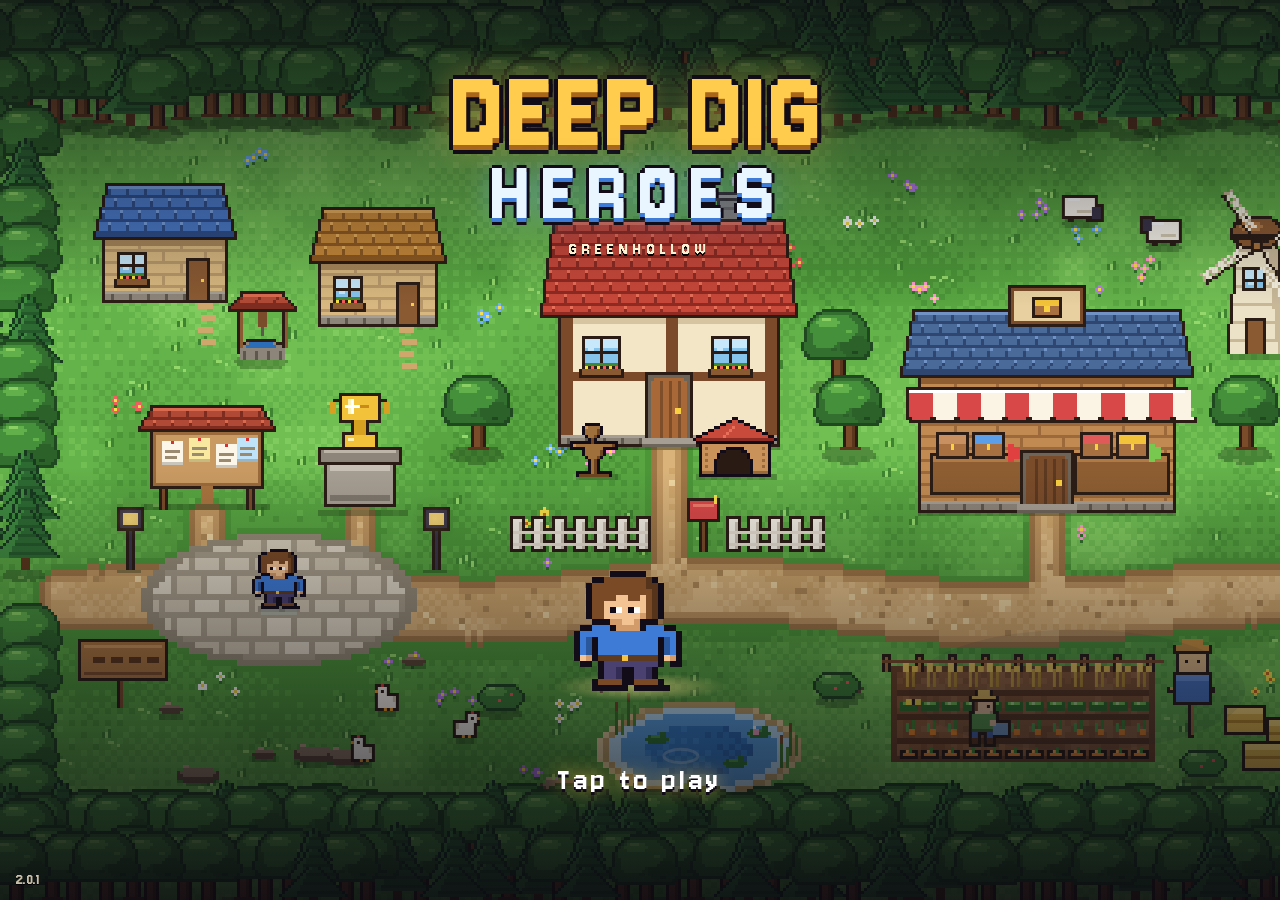
==== commit c336cbf4: "v2.0.1: off-phone save backups and restore links - Named players send a trimmed copy of their save (" ====
--- a/index.html
+++ b/index.html
@@ -13,7 +13,7 @@
 <link rel="icon" type="image/png" sizes="192x192" href="icons/icon-192.png">
 <link rel="apple-touch-icon" href="icons/apple-touch-icon.png">
 <title>Deep Dig Heroes</title>
-<link rel="stylesheet" href="style.css?v=2.0.0">
+<link rel="stylesheet" href="style.css?v=2.0.1">
 <script>
   // Safety net: if an update ever arrives half-loaded and the game can't start, offer a one-tap
   // repair instead of a black screen. It clears the offline copy only; the save is untouched.
@@ -108,24 +108,24 @@
 <div id="toasts" aria-live="polite"></div>
 <div id="modal" hidden><div class="sheet" role="dialog" aria-modal="true"></div></div>
 
-<script src="js/version.js?v=2.0.0"></script>
-<script src="js/util.js?v=2.0.0"></script>
-<script src="js/data.js?v=2.0.0"></script>
-<script src="js/sprites.js?v=2.0.0"></script>
-<script src="js/engine.js?v=2.0.0"></script>
-<script src="js/backup.js?v=2.0.0"></script>
-<script src="js/audio.js?v=2.0.0"></script>
-<script src="js/ambience.js?v=2.0.0"></script>
-<script src="js/render.js?v=2.0.0"></script>
-<script src="js/ui.js?v=2.0.0"></script>
-<script src="js/island.js?v=2.0.0"></script>
-<script src="js/rooms.js?v=2.0.0"></script>
-<script src="js/title.js?v=2.0.0"></script>
-<script src="js/minigames.js?v=2.0.0"></script>
-<script src="js/feedback.js?v=2.0.0"></script>
-<script src="js/leaderboard.js?v=2.0.0"></script>
-<script src="js/telemetry.js?v=2.0.0"></script>
-<script src="js/tappad.js?v=2.0.0"></script>
-<script src="js/main.js?v=2.0.0"></script>
+<script src="js/version.js?v=2.0.1"></script>
+<script src="js/util.js?v=2.0.1"></script>
+<script src="js/data.js?v=2.0.1"></script>
+<script src="js/sprites.js?v=2.0.1"></script>
+<script src="js/engine.js?v=2.0.1"></script>
+<script src="js/backup.js?v=2.0.1"></script>
+<script src="js/audio.js?v=2.0.1"></script>
+<script src="js/ambience.js?v=2.0.1"></script>
+<script src="js/render.js?v=2.0.1"></script>
+<script src="js/ui.js?v=2.0.1"></script>
+<script src="js/island.js?v=2.0.1"></script>
+<script src="js/rooms.js?v=2.0.1"></script>
+<script src="js/title.js?v=2.0.1"></script>
+<script src="js/minigames.js?v=2.0.1"></script>
+<script src="js/feedback.js?v=2.0.1"></script>
+<script src="js/leaderboard.js?v=2.0.1"></script>
+<script src="js/telemetry.js?v=2.0.1"></script>
+<script src="js/tappad.js?v=2.0.1"></script>
+<script src="js/main.js?v=2.0.1"></script>
 </body>
 </html>
